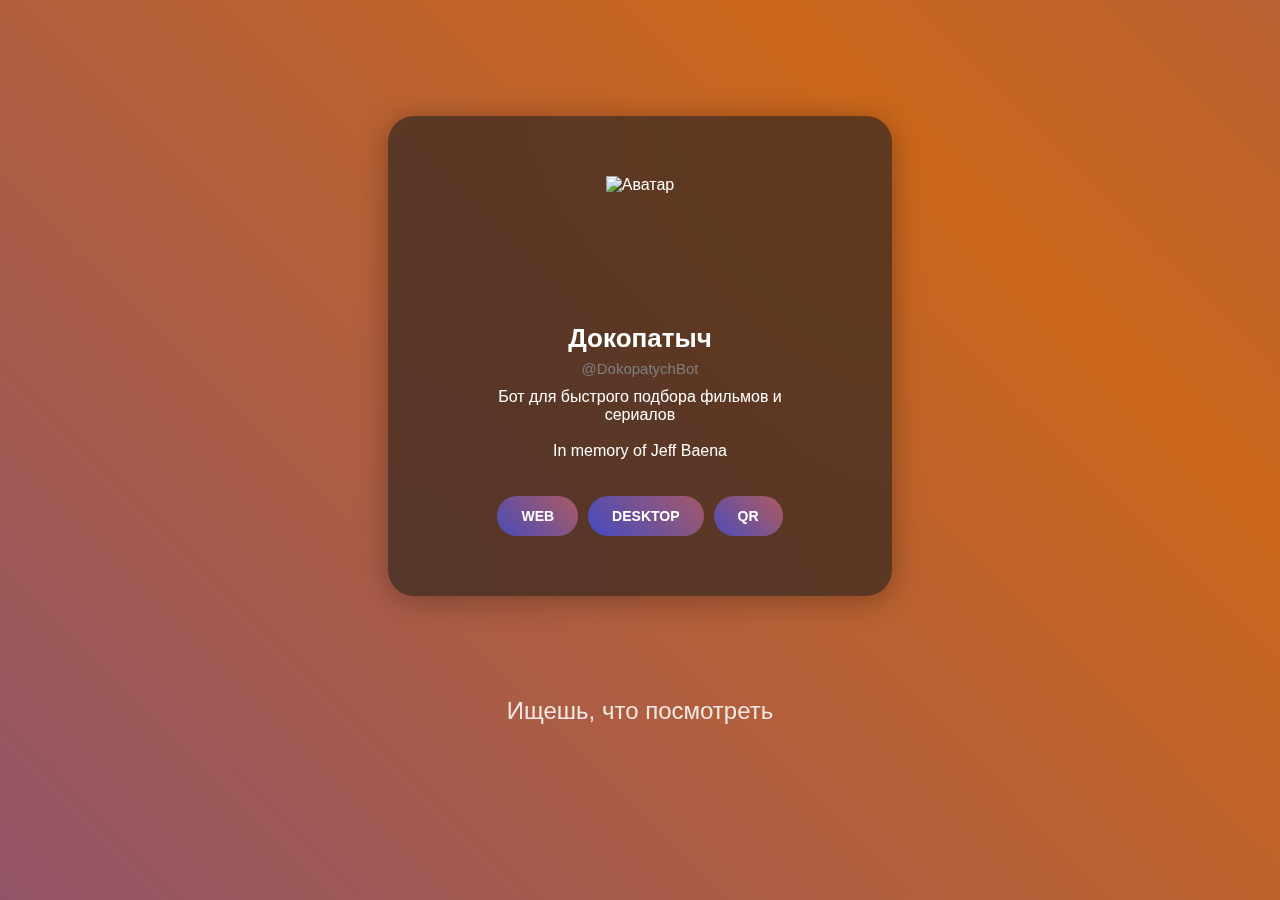
==== index.html @ 45e77398 "more description" ====
<!doctype html>
<html lang="ru">
    <head>
        <meta charset="UTF-8" />
        <meta name="viewport" content="width=device-width, initial-scale=1" />

        <title>Докопатыч. Какой сериал посмотреть</title>
        <meta name="description" content="Телеграм бот для быстрого подбора фильмов и сериалов. In memory of Jeff Baena. Ты присылаешь мне фильм или сериал, а я собираю тебе несколько списков с чем-то, что может тебе тоже понравиться. Часто попадаются малоизвестные фильмы и сериалы, которые смотрели полтора человека на планете, но они хороши 🐻" />
        
        <meta property="og:title" content="Докопатыч" />
        <meta property="og:description" content="Телеграм бот для быстрого подбора фильмов и сериалов. In memory of Jeff Baena. Ты присылаешь мне фильм или сериал, а я собираю тебе несколько списков с чем-то, что может тебе тоже понравиться. Часто попадаются малоизвестные фильмы и сериалы, которые смотрели полтора человека на планете, но они хороши 🐻" />
        <meta property="og:image" content="https://dokopatych.github.io/movie-bot-start/images/round-sm.webp" />
        <meta property="og:url" content="https://dokopatych.github.io/movie-bot-start/" />
        <meta property="og:type" content="website" />

        <!-- Favicon -->
        <link rel="icon" type="image/webp" href="images/round-sm.webp" />

        <!-- Стили -->
        <link rel="stylesheet" href="styles.css" /> 
        <script type="application/ld+json">
            {
              "@context": "http://schema.org/",
              "@type": "Service",
              "name": "Подбор фильмов и сериалов",
              "provider": {
                "@type": "Organization",
                "name": "Dokopatych Bot",
                "url": "https://dokopatych.github.io/movie-bot-start"
              },
              "areaServed": "RU",
              "audience": {
                "@type": "Audience",
                "audienceType": "Киноманы"
              },
              "serviceType": "Фильмы и сериалы",
              "offers": {
                "@type": "Offer",
                "price": "0",
                "priceCurrency": "RUB"
              }
            }
            </script>

            <!-- Google tag (gtag.js) -->
            <script async src="https://www.googletagmanager.com/gtag/js?id=G-YZ78JBVPPD"></script>
            <script>
              window.dataLayer = window.dataLayer || [];
              function gtag(){dataLayer.push(arguments);}
              gtag('js', new Date());
            
              gtag('config', 'G-YZ78JBVPPD');
            </script>
    </head>


    <body>
        <div class="backGround"></div>
        <div class="table">
            <div class="column">

                <div class="tooltip" id="tooltip">
                    <img src="./images/qr.webp" alt="QR Code" />
                    <span class="qrText">@DOKOPATYCHBOT</span>
                </div>

                <div class="botCard">
                    <img src="./images/round-sm.webp" alt="Аватар" class="avatar" />
                    <span class="name">Докопатыч</span>
                    <span class="username">@DokopatychBot</span>
                    <span class="description"
                        >Бот для быстрого подбора фильмов и сериалов <br /><br />
                        In memory of Jeff Baena
                    </span>

                    <div class="btns-container">
                        <a href="https://web.telegram.org/k/#@DokopatychBot" class="start-btn" target="_blank">
                            WEB
                        </a>
                        <a href="tg://resolve?domain=DokopatychBot" class="start-btn"> DESKTOP </a>
                        <button class="start-btn" id="qrBtn">QR</button>
                    </div>

                </div>

                <div class="carousel">
                    <span id="carousel-text"
                        >Ищешь, что посмотреть
                    </span>
                </div>
            </div> 
        </div> 
        <script src="script.js"></script>
    </body>
</html>
---- styles.css ----
body {
    font-family: Roboto, sans-serif;
}
@media (max-width: 768px) {
    html, body {
        overflow-x: hidden; 
      }
     
   .table {
    height: 600px;
   }
   .carousel {
    margin-top: -100px;
}
}

.backGround {
    z-index: -1;
    position: fixed;
    top: 0;
    left: 0;
    min-height: 100%;
    width: 100%;
    background: linear-gradient(45deg, rgb(51, 54, 228), rgb(203, 103, 27), rgb(51, 54, 228));
    background-size: 400% 400%;
    animation: gradient 15s infinite alternate;
}

@keyframes gradient {
    0% {
        background-position: 0% 50%;
    }
    100% {
        background-position: 100% 50%;
    }
}

.table {
    margin-top: 5%;
    column-count: 2;
    display: flex;
    justify-content: center;
    height: 700px;
    justify-self: anchor-center;
}

.column {
    display: flex;
    justify-content: space-around;
    align-items: center;
    flex-direction: column;
    text-align: center;
    min-width: 40%; 
}

.botCard { 
    min-width: 300px;
    background: rgb(28, 28, 28, 0.6);
    color: white;
    text-align: center;
    padding: 60px 90px;
    width: 60%;
    border-radius: 26px;
    box-shadow: 0px 4px 30px rgba(0, 0, 0, 0.3);
    display: flex;
    flex-direction: column;
    align-items: center;
    backdrop-filter: blur(100px);
    transition: transform 0.3s ease;
}

.botCard:hover {
    transform: scale(1.02);
}

.avatar {
    height: 130px;
    transition: transform 0.3s ease;
}
.avatar:hover {
    transform: scale(1.05);
}

.name {
    padding-top: 16px;
    font-size: 26px;
    font-weight: bold;
    line-height: 32px;
}

.username {
    color: #7d7f81;
    font-size: 15px;
    line-height: 18px;
    padding: 6px 16px 0;
}

.description {
    font-size: 16px;
    margin-bottom: 8px;
    margin-top: 10px;
}

.start-btn {
    background: linear-gradient(45deg, #2c47d6, #ec642a);
    color: white;
    border: none;
    padding: 12px 24px;
    border-radius: 20px;
    font-size: 14px;
    cursor: pointer;
    text-decoration: none;
    font-weight: bold;
    transition:
        transform 0.3s ease,
        background-position 0.5s ease;
    background-size: 200% 200%;
}

.start-btn:hover {
    transform: scale(1.05);
    background-position: 0% 100%;
}

.btns-container {
    display: flex;
    justify-content: center;
    gap: 10px;
    margin-top: 28px;
}

.tooltip {
    z-index: 1;
    pointer-events: none;
    position: absolute;
    flex-direction: column;
    top: 10%;
    display: flex; 
    background: white;
    padding: 10px;
    border-radius: 10px;
    box-shadow: 0px 4px 10px rgba(0, 0, 0, 0.2);
    text-align: center;
    transition: 0.25s;
    padding-bottom: 20px;
    opacity: 0;
}
.tooltipShow {
    opacity: 1;
    top: 16%;
    pointer-events: auto;
}

.tooltipShow:hover {
    transform: scale(1.02);
}

.tooltip img {
    width: 280px;
}

.tooltip .qrText {
    font-size: 16px;
    font-weight: bold;
    background: linear-gradient(89deg, #4066ff, #ff5006);
    background-clip: text;
    -webkit-background-clip: text;
    color: transparent;
    margin-top: 5px;
}

.carousel {
    margin-top: 10px;
    display: flex;
    justify-content: center;
    align-items: center;
    font-size: 24px;
    font-weight: bold;
    width: 80%;
    position: relative;
    transition: transform 0.3s ease;
}
.carousel:hover {
    transform: scale(1.05);
}

#carousel-text {
    font-weight: 100;
    cursor: pointer;
    color: rgba(255, 255, 255, 0.851);
    position: absolute;
    text-align: center;
    width: 100%; /* Растягиваем текст по ширине контейнера */
    transform: translateX(0%); /* Начинает справа */
    opacity: 1;
    transition:
        transform 0.6s ease-out,
        opacity 0.6s ease-out;
    
}

.phone {
    z-index: -1;
    height: 730px;
    transition: transform 0.3s ease;
    filter: drop-shadow(5px 5px 15px rgba(0, 0, 0, 0.5));
}

.card {
    width: 300px;
    height: 200px;
    backdrop-filter: blur(10px);
    background: rgba(255, 255, 255, 0.2);
    border-radius: 15px;
    display: flex;
    align-items: center;
    justify-content: center;
    text-align: center;
    font-size: 20px;
    font-family: Arial, sans-serif;
    font-weight: bold;
    color: white;
    box-shadow: 0 4px 10px rgba(0, 0, 0, 0.2);
    transition: transform 0.3s ease;
}

.card:hover {
    transform: scale(1.05);
}

.container {
    display: flex;
    gap: 20px;
}
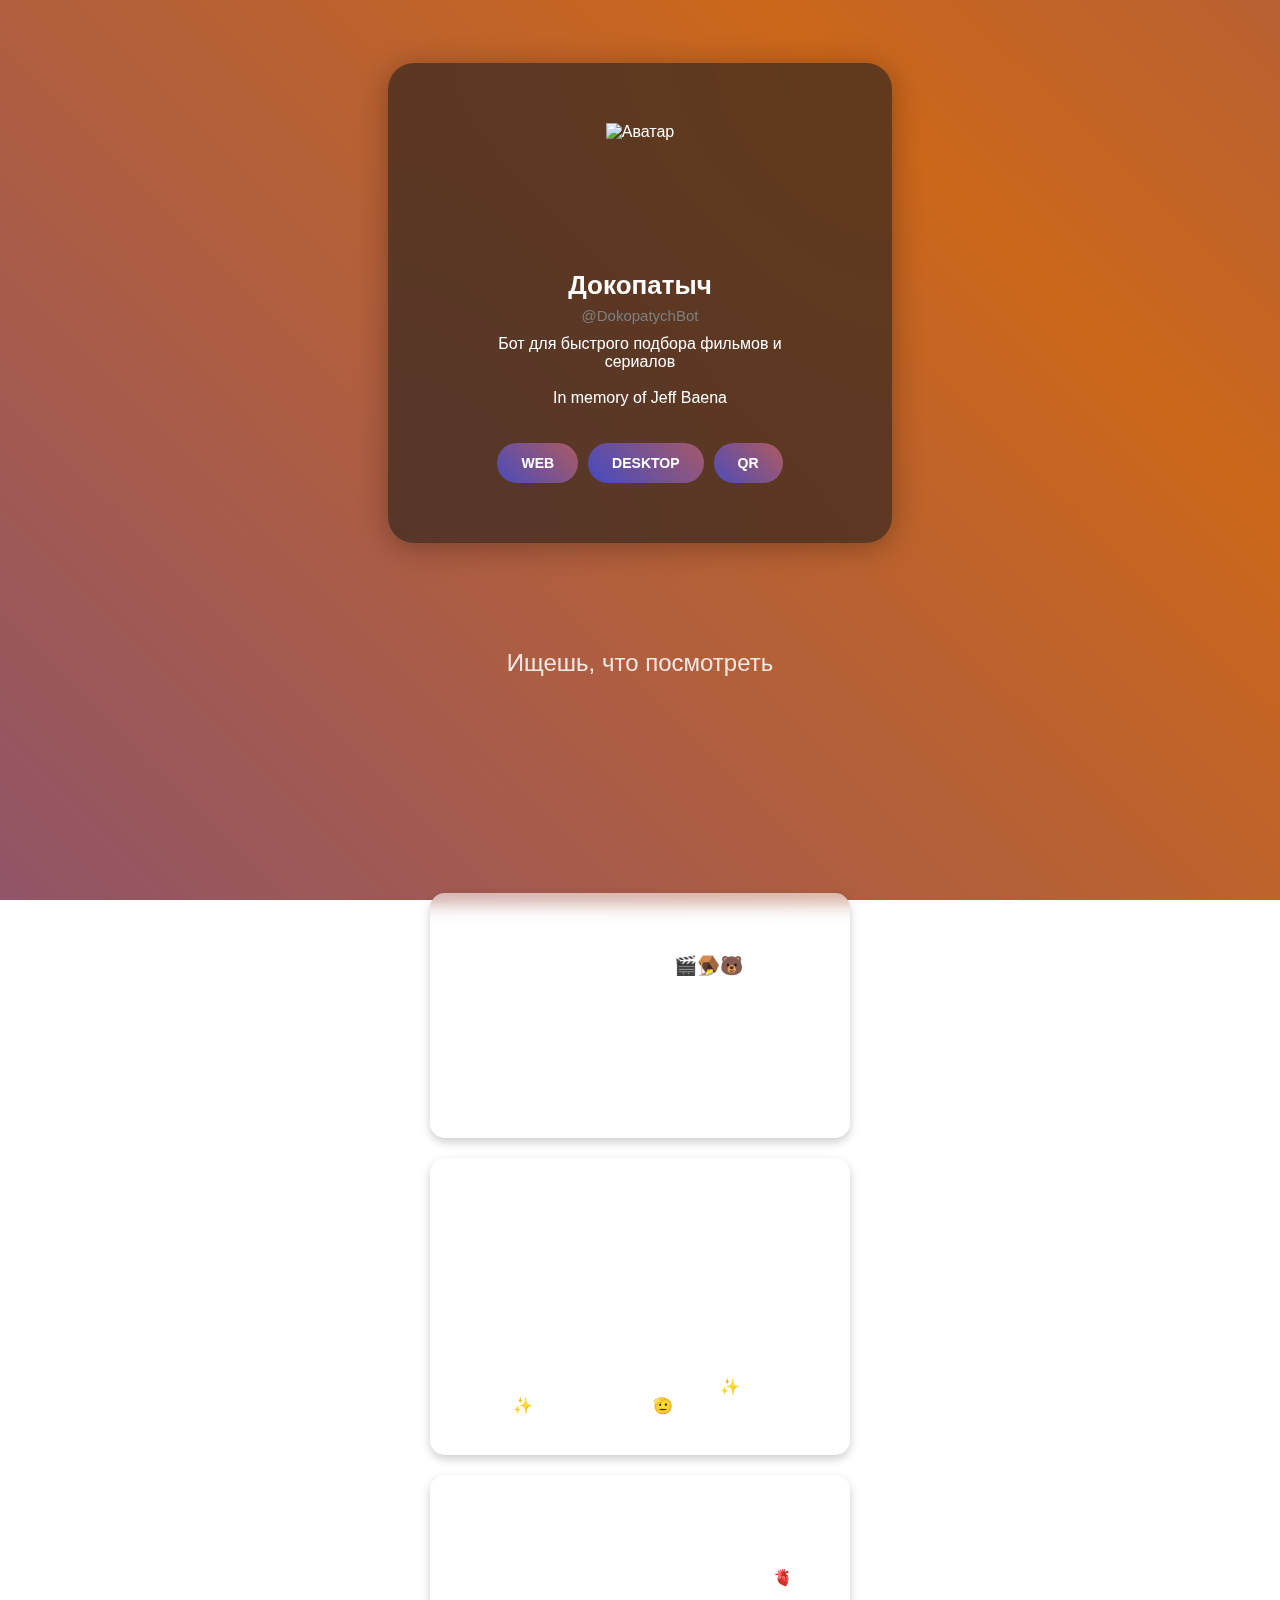
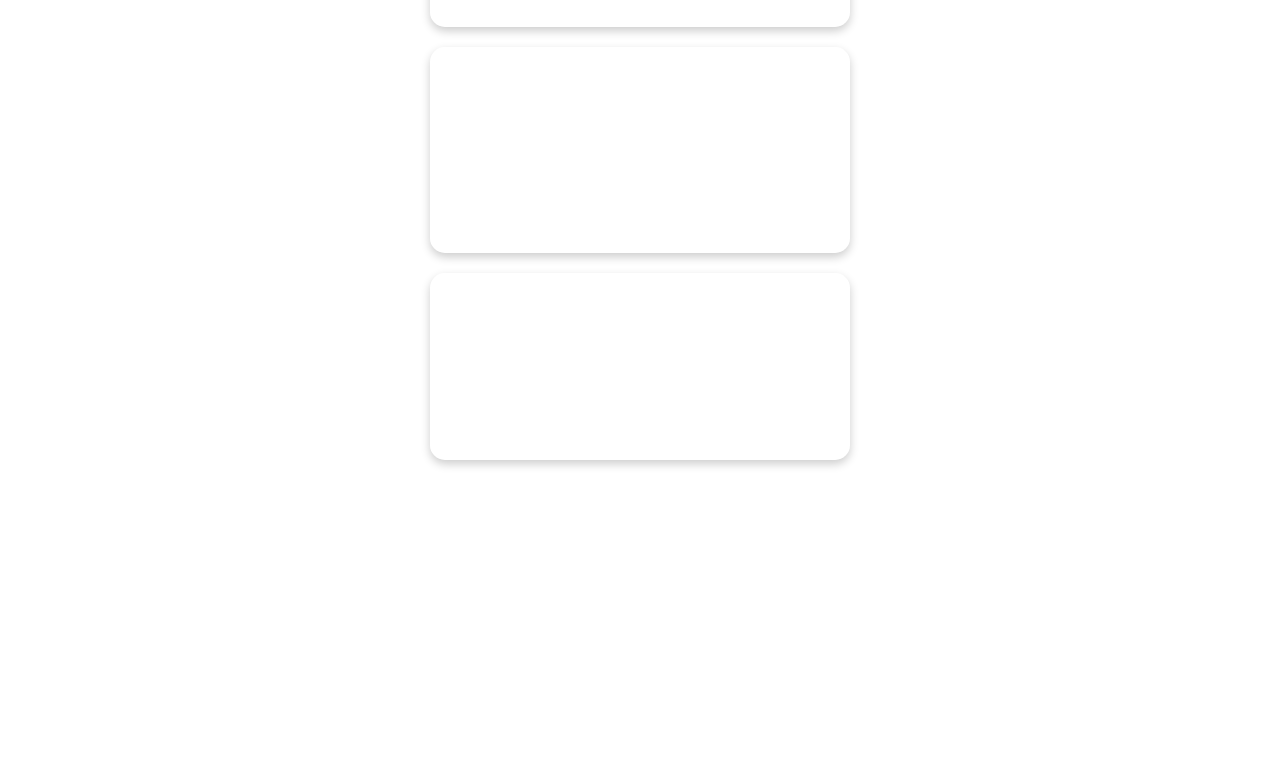
==== commit f619b86d: "square" ====
--- a/index.html
+++ b/index.html
@@ -1,34 +1,42 @@
 <!doctype html>
 <html lang="ru">
-    <head>
-        <meta charset="UTF-8" />
-        <meta name="viewport" content="width=device-width, initial-scale=1" />
 
-        <title>Докопатыч. Какой сериал посмотреть</title>
-        <meta name="description" content="Телеграм бот для быстрого подбора фильмов и сериалов. In memory of Jeff Baena. Ты присылаешь мне фильм или сериал, а я собираю тебе несколько списков с чем-то, что может тебе тоже понравиться. Часто попадаются малоизвестные фильмы и сериалы, которые смотрели полтора человека на планете, но они хороши 🐻" />
-        
-        <meta property="og:title" content="Докопатыч" />
-        <meta property="og:description" content="Телеграм бот для быстрого подбора фильмов и сериалов. In memory of Jeff Baena. Ты присылаешь мне фильм или сериал, а я собираю тебе несколько списков с чем-то, что может тебе тоже понравиться. Часто попадаются малоизвестные фильмы и сериалы, которые смотрели полтора человека на планете, но они хороши 🐻" />
-        <meta property="og:image" content="https://dokopatych.github.io/movie-bot-start/images/round-sm.webp" />
-        <meta property="og:url" content="https://dokopatych.github.io/movie-bot-start/" />
-        <meta property="og:type" content="website" />
+<head>
+    <meta charset="UTF-8" />
+    <meta name="viewport" content="width=device-width, initial-scale=1" />
 
-        <!-- Favicon -->
-        <link rel="icon" type="image/webp" href="images/round-sm.webp" />
+    <title>Докопатыч. Подбор фильмов и сериалов</title>
+    <meta name="description"
+        content="Телеграм бот для быстрого подбора фильмов и сериалов. Собираю тебе несколько списков с чем-то, что может тебе тоже понравиться. Часто попадаются малоизвестные фильмы и сериалы, которые смотрели полтора человека на планете, но они хороши 🐻" />
 
-        <!-- Стили -->
-        <link rel="stylesheet" href="styles.css" /> 
-        <script type="application/ld+json">
+    <meta name="application-name" content="Докопатыч" />
+    <meta property="og:title" content="Докопатыч" />
+    <meta property="og:site_name" content="Докопатыч" />
+
+    <meta property="og:description"
+        content="Телеграм бот для быстрого подбора фильмов и сериалов. Собираю тебе несколько списков с чем-то, что может тебе тоже понравиться. Часто попадаются малоизвестные фильмы и сериалы, которые смотрели полтора человека на планете, но они хороши 🐻" />
+
+    <meta property="og:image" content="https://dokopatych.github.io/movie-bot-start/images/square.webp" />
+    <meta property="og:url" content="https://dokopatych.github.io/movie-bot-start/" />
+    <meta property="og:type" content="website" />
+
+    <!-- Favicon -->
+    <link rel="icon" type="image/png" href="images/round-sm.png" />
+    <link rel="shortcut icon" href="images/round-sm.ico">
+
+    <!-- Стили -->
+    <link rel="stylesheet" href="styles.css" />
+    <script type="application/ld+json">
             {
               "@context": "http://schema.org/",
               "@type": "Service",
               "name": "Подбор фильмов и сериалов",
               "provider": {
                 "@type": "Organization",
-                "name": "Dokopatych Bot",
-                "url": "https://dokopatych.github.io/movie-bot-start"
+                "name": "Dokopatych",
+                "url": "https://dokopatych.github.io/movie-bot-start/"
               },
-              "areaServed": "RU",
+              "areaServed": { "@type": "Country", "name": "Russia" }
               "audience": {
                 "@type": "Audience",
                 "audienceType": "Киноманы"
@@ -36,60 +44,101 @@
               "serviceType": "Фильмы и сериалы",
               "offers": {
                 "@type": "Offer",
-                "price": "0",
+                "price": "Free",
                 "priceCurrency": "RUB"
               }
             }
             </script>
 
-            <!-- Google tag (gtag.js) -->
-            <script async src="https://www.googletagmanager.com/gtag/js?id=G-YZ78JBVPPD"></script>
-            <script>
-              window.dataLayer = window.dataLayer || [];
-              function gtag(){dataLayer.push(arguments);}
-              gtag('js', new Date());
-            
-              gtag('config', 'G-YZ78JBVPPD');
-            </script>
-    </head>
+    <!-- Google tag (gtag.js) -->
+    <script async src="https://www.googletagmanager.com/gtag/js?id=G-YZ78JBVPPD"></script>
+    <script>
+        window.dataLayer = window.dataLayer || [];
+        function gtag() { dataLayer.push(arguments); }
+        gtag('js', new Date());
+
+        gtag('config', 'G-YZ78JBVPPD');
+    </script>
+</head>
 
 
-    <body>
-        <div class="backGround"></div>
-        <div class="table">
-            <div class="column">
+<body>
+    <div class="backGround"></div>
+    <div class="table">
+        <div class="column">
 
-                <div class="tooltip" id="tooltip">
-                    <img src="./images/qr.webp" alt="QR Code" />
-                    <span class="qrText">@DOKOPATYCHBOT</span>
+            <div class="tooltip" id="tooltip">
+                <img src="./images/qr.webp" alt="QR-код для Telegram бота Докопатыч" />
+                <span class="qrText">@DOKOPATYCHBOT</span>
+            </div>
+
+            <div class="botCard">
+                <img src="./images/round-sm.webp" alt="Аватар" class="avatar" />
+                <span class="name">Докопатыч</span>
+                <span class="username">@DokopatychBot</span>
+                <h1 class="description">Бот для быстрого подбора фильмов и сериалов <br /><br />
+                    In memory of Jeff Baena
+                </h1>
+
+                <div class="btns-container">
+                    <a href="https://web.telegram.org/k/#@DokopatychBot" class="start-btn" target="_blank">
+                        WEB
+                    </a>
+                    <a href="tg://resolve?domain=DokopatychBot" class="start-btn"> DESKTOP </a>
+                    <button class="start-btn" id="qrBtn">QR</button>
                 </div>
 
-                <div class="botCard">
-                    <img src="./images/round-sm.webp" alt="Аватар" class="avatar" />
-                    <span class="name">Докопатыч</span>
-                    <span class="username">@DokopatychBot</span>
-                    <span class="description"
-                        >Бот для быстрого подбора фильмов и сериалов <br /><br />
-                        In memory of Jeff Baena
-                    </span>
+            </div>
 
-                    <div class="btns-container">
-                        <a href="https://web.telegram.org/k/#@DokopatychBot" class="start-btn" target="_blank">
-                            WEB
-                        </a>
-                        <a href="tg://resolve?domain=DokopatychBot" class="start-btn"> DESKTOP </a>
-                        <button class="start-btn" id="qrBtn">QR</button>
-                    </div>
+            <div class="carousel">
+                <h2 class="carousel-text" style="transform: translateX(0%);opacity: 1">Ищешь, что посмотреть</h2>
+                <h2 class="carousel-text">Вспоминаешь, какой фильм или сериал стал для тебя родным</h2>
+                <h2 class="carousel-text">Присылаешь его мне</h2>
+                <h2 class="carousel-text">Прогоняю через алгоритм и подбираю тебе что-то ещё</h2>
+                <h2 class="carousel-text">Темы разные. Главное, чтобы вайб был "как тогда"</h2>
+                <h2 class="carousel-text">Выбирай по обложке, выбирай сердечком</h2>
+            </div>
 
+            <div class="faq">
+                <div class="faqCard">
+                    <h3>Я делаю проще откапывание фильмов и сериалов 🎬🪤🐻</h3>
+
+                    Ты присылаешь мне фильм или сериал, а я собираю тебе несколько списков с чем-то, что может тебе тоже
+                    понравиться. Часто попадаются малоизвестные фильмы и сериалы, которые смотрели полтора человека на
+                    планете, но они хороши.
                 </div>
 
-                <div class="carousel">
-                    <span id="carousel-text"
-                        >Ищешь, что посмотреть
-                    </span>
+                <div class="faqCard">
+                    <h3>Как я подбираю</h3>
+
+                    У меня мега хитрый алгоритм с использованием квантовых вычислений и секретных методик фбр. Картины
+                    могут быть не связаны темами или жанрами, здесь связь более глубокая. Рекомендации часто
+                    неожиданные. Если тебе интересны просто темы космоса или пиратов, то лучше обратиться к гуглу или
+                    gpt.
+
+                    Но если ты ищешь что-то, что вовлечёт тебя <b>✨как тогда✨</b>,то здесь ко мне🫡
                 </div>
-            </div> 
-        </div> 
-        <script src="script.js"></script>
-    </body>
-</html>
+
+                <div class="faqCard">
+                    <h3>Как выбирать</h3>
+                    Рекомендую ориентироваться только на название и обложку, выбирай сердечком🫀
+                </div>
+
+                <div class="faqCard">
+                    <h3>Кто такой этот ваш Джефф Баена</h3>
+                    Это малоизвестный инди-сценарист и режиссёр, он упоминается в описании бота. Автору бота хотелось бы, чтобы такие как Джефф получали больше внимания при жизни, не смотря на низкую распиаренность.
+                </div>
+
+                <div class="faqCard">
+                    <h3>Откуда столько фильмов</h3>
+                    Источник сырых данных для алгоритма: TMDB. Он самый запаристый, самый наполненный и актуальный, есть
+                    вообще всё. Не стесняйся искать что угодно.
+                </div>
+            </div>
+
+        </div>
+    </div>
+    <script src="script.js"></script>
+</body>
+
+</html>--- a/styles.css
+++ b/styles.css
@@ -1,19 +1,24 @@
 body {
     font-family: Roboto, sans-serif;
 }
+h3 {
+    margin-block-start: 0;
+    margin-block-end: 0.7em;
+}
+
 @media (max-width: 768px) {
-    html, body {
-        overflow-x: hidden; 
-      }
-     
-   .table {
-    height: 600px;
-   }
-   .carousel {
-    margin-top: -100px;
-}
-}
-
+ 
+    html,
+    body {
+        overflow-x: hidden;
+    } 
+
+    .botCard {
+        padding: 0;
+        width: auto;
+        min-width: auto;
+    }
+}
 .backGround {
     z-index: -1;
     position: fixed;
@@ -30,17 +35,16 @@
     0% {
         background-position: 0% 50%;
     }
+
     100% {
         background-position: 100% 50%;
     }
 }
 
 .table {
-    margin-top: 5%;
-    column-count: 2;
-    display: flex;
-    justify-content: center;
-    height: 700px;
+    margin-top: 5%; 
+    display: flex;
+    justify-content: center; 
     justify-self: anchor-center;
 }
 
@@ -53,7 +57,7 @@
     min-width: 40%; 
 }
 
-.botCard { 
+.botCard {
     min-width: 300px;
     background: rgb(28, 28, 28, 0.6);
     color: white;
@@ -77,6 +81,7 @@
     height: 130px;
     transition: transform 0.3s ease;
 }
+
 .avatar:hover {
     transform: scale(1.05);
 }
@@ -99,6 +104,7 @@
     font-size: 16px;
     margin-bottom: 8px;
     margin-top: 10px;
+    font-weight: 100;
 }
 
 .start-btn {
@@ -135,7 +141,7 @@
     position: absolute;
     flex-direction: column;
     top: 10%;
-    display: flex; 
+    display: flex;
     background: white;
     padding: 10px;
     border-radius: 10px;
@@ -145,6 +151,7 @@
     padding-bottom: 20px;
     opacity: 0;
 }
+
 .tooltipShow {
     opacity: 1;
     top: 16%;
@@ -170,33 +177,39 @@
 }
 
 .carousel {
+    height: 220px;
     margin-top: 10px;
     display: flex;
     justify-content: center;
     align-items: center;
-    font-size: 24px;
-    font-weight: bold;
-    width: 80%;
+    font-weight: bold;
+    width: 330px;
     position: relative;
     transition: transform 0.3s ease;
 }
+
 .carousel:hover {
     transform: scale(1.05);
 }
 
-#carousel-text {
+.carousel-text {
     font-weight: 100;
     cursor: pointer;
     color: rgba(255, 255, 255, 0.851);
     position: absolute;
     text-align: center;
-    width: 100%; /* Растягиваем текст по ширине контейнера */
-    transform: translateX(0%); /* Начинает справа */
-    opacity: 1;
+    width: 100%;
+    /* Растягиваем текст по ширине контейнера */
+    transform: translateX(0%);
+    /* Начинает справа */
+    opacity: 0;
     transition:
         transform 0.6s ease-out,
         opacity 0.6s ease-out;
-    
+
+}
+.carousel-text .rolled {
+    opacity: 0
 }
 
 .phone {
@@ -206,29 +219,30 @@
     filter: drop-shadow(5px 5px 15px rgba(0, 0, 0, 0.5));
 }
 
-.card {
-    width: 300px;
-    height: 200px;
+.faq {
+    margin-top: 100px;
+    margin-bottom: 300px;
+    width: 420px;  
+}
+.faqCard { 
+    padding: 40px;
     backdrop-filter: blur(10px);
     background: rgba(255, 255, 255, 0.2);
     border-radius: 15px;
-    display: flex;
-    align-items: center;
-    justify-content: center;
-    text-align: center;
-    font-size: 20px;
-    font-family: Arial, sans-serif;
-    font-weight: bold;
+    white-space: normal;
     color: white;
     box-shadow: 0 4px 10px rgba(0, 0, 0, 0.2);
     transition: transform 0.3s ease;
-}
-
-.card:hover {
+    text-wrap-style: balance;
+    text-align: start;
+    margin-top: 20px;
+}
+
+.faqCard:hover {
     transform: scale(1.05);
 }
 
 .container {
     display: flex;
     gap: 20px;
-}
+}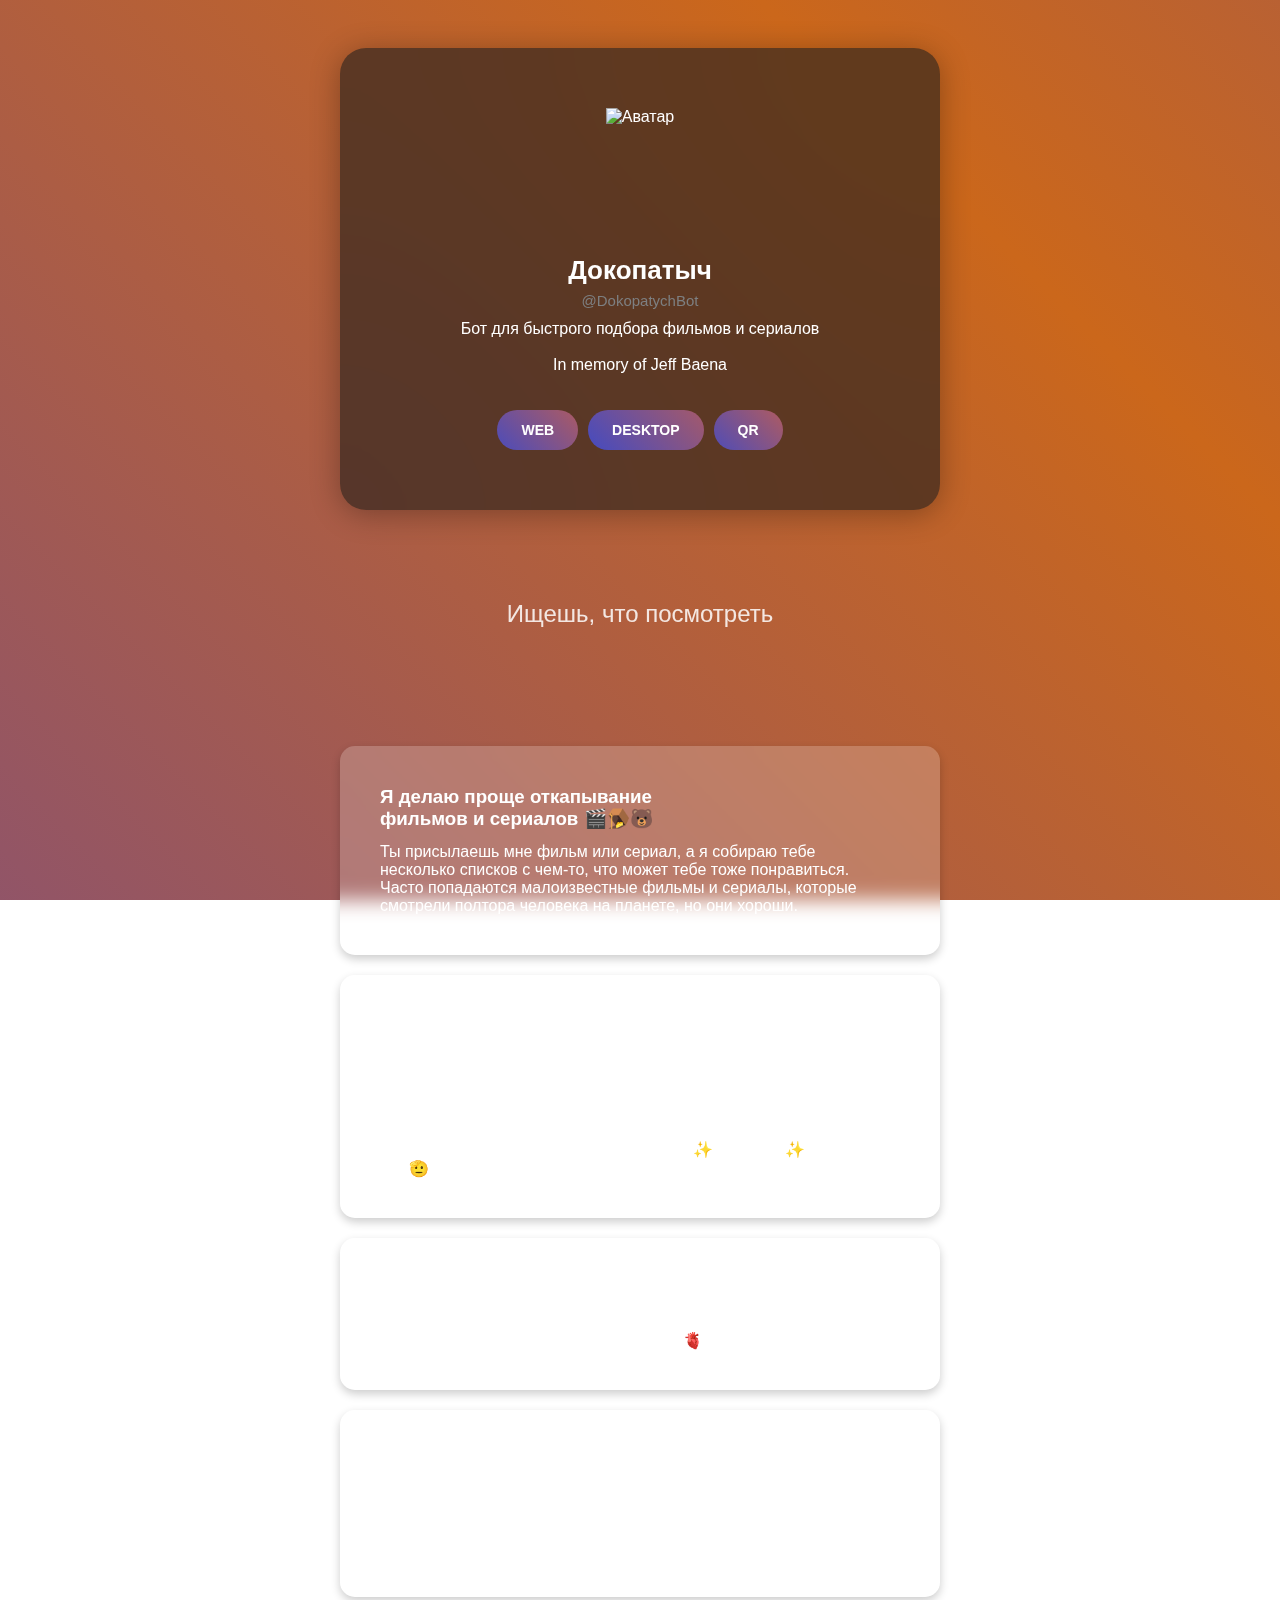
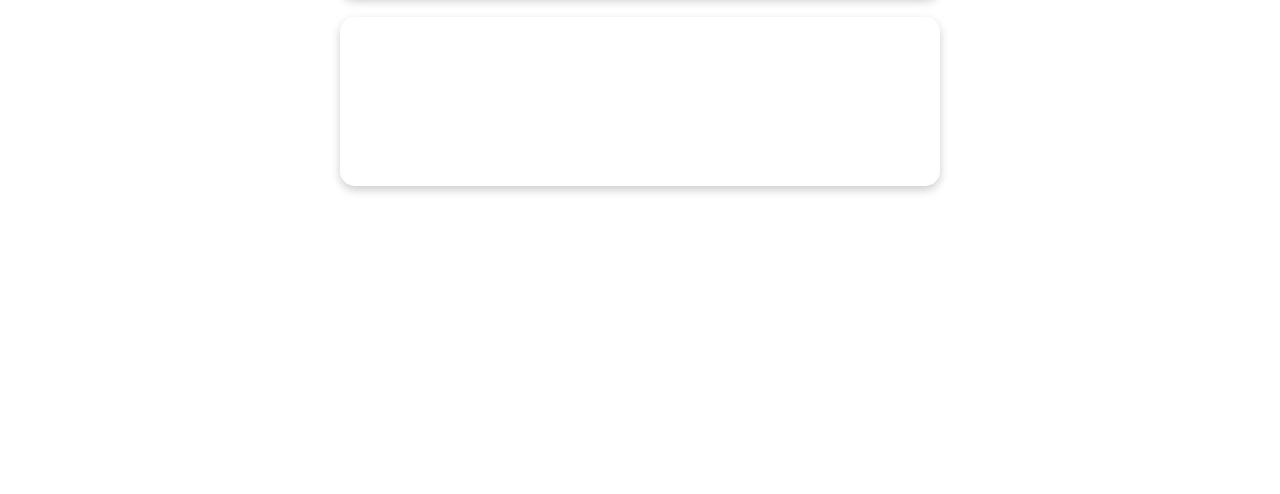
==== commit 50dd2bb5: "update swiper" ====
--- a/index.html
+++ b/index.html
@@ -2,6 +2,15 @@
 <html lang="ru">
 
 <head>
+    <!-- Google tag (gtag.js) -->
+    <script async src="https://www.googletagmanager.com/gtag/js?id=G-YZ78JBVPPD"></script>
+    <script>
+        window.dataLayer = window.dataLayer || [];
+        function gtag() { dataLayer.push(arguments); }
+        gtag('js', new Date());
+
+        gtag('config', 'G-YZ78JBVPPD');
+    </script>
     <meta charset="UTF-8" />
     <meta name="viewport" content="width=device-width, initial-scale=1" />
 
@@ -20,12 +29,15 @@
     <meta property="og:url" content="https://dokopatych.github.io/movie-bot-start/" />
     <meta property="og:type" content="website" />
 
+    <link rel="canonical" href="https://dokopatych.github.io/movie-bot-start/">
+
     <!-- Favicon -->
     <link rel="icon" type="image/png" href="images/round-sm.png" />
-    <link rel="shortcut icon" href="images/round-sm.ico">
+    <link rel="shortcut icon" href="images/round-sm.ico" />
 
     <!-- Стили -->
     <link rel="stylesheet" href="styles.css" />
+    <link rel="stylesheet" href="https://cdn.jsdelivr.net/npm/swiper@11/swiper-bundle.min.css" />
     <script type="application/ld+json">
             {
               "@context": "http://schema.org/",
@@ -36,7 +48,6 @@
                 "name": "Dokopatych",
                 "url": "https://dokopatych.github.io/movie-bot-start/"
               },
-              "areaServed": { "@type": "Country", "name": "Russia" }
               "audience": {
                 "@type": "Audience",
                 "audienceType": "Киноманы"
@@ -49,96 +60,107 @@
               }
             }
             </script>
-
-    <!-- Google tag (gtag.js) -->
-    <script async src="https://www.googletagmanager.com/gtag/js?id=G-YZ78JBVPPD"></script>
-    <script>
-        window.dataLayer = window.dataLayer || [];
-        function gtag() { dataLayer.push(arguments); }
-        gtag('js', new Date());
-
-        gtag('config', 'G-YZ78JBVPPD');
-    </script>
 </head>
-
 
 <body>
     <div class="backGround"></div>
-    <div class="table">
-        <div class="column">
 
-            <div class="tooltip" id="tooltip">
-                <img src="./images/qr.webp" alt="QR-код для Telegram бота Докопатыч" />
-                <span class="qrText">@DOKOPATYCHBOT</span>
+    <div class='column'>
+        <div class="tooltip" id="tooltip">
+            <img src="./images/qr.webp" alt="QR-код для Telegram бота Докопатыч" />
+            <span class="qrText">@DOKOPATYCHBOT</span>
+        </div>
+
+        <div class="botCard">
+            <img src="./images/round-sm.webp" alt="Аватар" class="avatar" />
+            <span class="name">Докопатыч</span>
+            <span class="username">@DokopatychBot</span>
+            <h1 class="description">Бот для быстрого подбора фильмов и сериалов <br /><br />
+                In memory of Jeff Baena
+            </h1>
+            <div class="btns-container">
+                <a href="https://web.telegram.org/k/#@DokopatychBot" class="start-btn" target="_blank">
+                    WEB
+                </a>
+                <a href="tg://resolve?domain=DokopatychBot" class="start-btn"> DESKTOP </a>
+                <button class="start-btn" id="qrBtn">QR</button>
+            </div>
+        </div>
+
+        <div class="swiper">
+            <div class="swiper-wrapper">
+                <div class="swiper-slide">Ищешь, что посмотреть</div>
+                <div class="swiper-slide">Вспоминаешь, какой фильм или сериал стал для тебя родным</div>
+                <div class="swiper-slide">Присылаешь его мне</div>
+                <div class="swiper-slide">Прогоняю через алгоритм и подбираю тебе что-то ещё</div>
+                <div class="swiper-slide">Темы разные. Главное, чтобы вайб был "как тогда"</div>
+                <div class="swiper-slide">Выбирай по обложке, выбирай сердечком</div>
+            </div>
+        </div>
+
+        <div class="faq">
+            <div class="faqCard">
+                <h3>Я делаю проще откапывание фильмов и сериалов 🎬🪤🐻</h3>
+
+                Ты присылаешь мне фильм или сериал, а я собираю тебе несколько списков с чем-то, что может тебе тоже
+                понравиться. Часто попадаются малоизвестные фильмы и сериалы, которые смотрели полтора человека на
+                планете, но они хороши.
             </div>
 
-            <div class="botCard">
-                <img src="./images/round-sm.webp" alt="Аватар" class="avatar" />
-                <span class="name">Докопатыч</span>
-                <span class="username">@DokopatychBot</span>
-                <h1 class="description">Бот для быстрого подбора фильмов и сериалов <br /><br />
-                    In memory of Jeff Baena
-                </h1>
+            <div class="faqCard">
+                <h3>Как я подбираю</h3>
 
-                <div class="btns-container">
-                    <a href="https://web.telegram.org/k/#@DokopatychBot" class="start-btn" target="_blank">
-                        WEB
-                    </a>
-                    <a href="tg://resolve?domain=DokopatychBot" class="start-btn"> DESKTOP </a>
-                    <button class="start-btn" id="qrBtn">QR</button>
-                </div>
+                У меня мега хитрый алгоритм с использованием квантовых вычислений и секретных методик фбр. Картины
+                могут быть не связаны темами или жанрами, здесь связь более глубокая. Рекомендации часто
+                неожиданные. Если тебе интересны просто темы космоса или пиратов, то лучше обратиться к гуглу или
+                gpt.
 
+                Но если ты ищешь что-то, что вовлечёт тебя <b>✨как тогда✨</b>,то здесь ко мне🫡
             </div>
 
-            <div class="carousel">
-                <h2 class="carousel-text" style="transform: translateX(0%);opacity: 1">Ищешь, что посмотреть</h2>
-                <h2 class="carousel-text">Вспоминаешь, какой фильм или сериал стал для тебя родным</h2>
-                <h2 class="carousel-text">Присылаешь его мне</h2>
-                <h2 class="carousel-text">Прогоняю через алгоритм и подбираю тебе что-то ещё</h2>
-                <h2 class="carousel-text">Темы разные. Главное, чтобы вайб был "как тогда"</h2>
-                <h2 class="carousel-text">Выбирай по обложке, выбирай сердечком</h2>
+            <div class="faqCard">
+                <h3>Как выбирать</h3>
+                Рекомендую ориентироваться только на название и обложку, выбирай сердечком🫀
             </div>
 
-            <div class="faq">
-                <div class="faqCard">
-                    <h3>Я делаю проще откапывание фильмов и сериалов 🎬🪤🐻</h3>
-
-                    Ты присылаешь мне фильм или сериал, а я собираю тебе несколько списков с чем-то, что может тебе тоже
-                    понравиться. Часто попадаются малоизвестные фильмы и сериалы, которые смотрели полтора человека на
-                    планете, но они хороши.
-                </div>
-
-                <div class="faqCard">
-                    <h3>Как я подбираю</h3>
-
-                    У меня мега хитрый алгоритм с использованием квантовых вычислений и секретных методик фбр. Картины
-                    могут быть не связаны темами или жанрами, здесь связь более глубокая. Рекомендации часто
-                    неожиданные. Если тебе интересны просто темы космоса или пиратов, то лучше обратиться к гуглу или
-                    gpt.
-
-                    Но если ты ищешь что-то, что вовлечёт тебя <b>✨как тогда✨</b>,то здесь ко мне🫡
-                </div>
-
-                <div class="faqCard">
-                    <h3>Как выбирать</h3>
-                    Рекомендую ориентироваться только на название и обложку, выбирай сердечком🫀
-                </div>
-
-                <div class="faqCard">
-                    <h3>Кто такой этот ваш Джефф Баена</h3>
-                    Это малоизвестный инди-сценарист и режиссёр, он упоминается в описании бота. Автору бота хотелось бы, чтобы такие как Джефф получали больше внимания при жизни, не смотря на низкую распиаренность.
-                </div>
-
-                <div class="faqCard">
-                    <h3>Откуда столько фильмов</h3>
-                    Источник сырых данных для алгоритма: TMDB. Он самый запаристый, самый наполненный и актуальный, есть
-                    вообще всё. Не стесняйся искать что угодно.
-                </div>
+            <div class="faqCard">
+                <h3>Кто такой этот ваш Джефф Баена</h3>
+                Это малоизвестный инди-сценарист и режиссёр, он упоминается в описании бота. Автору бота хотелось
+                бы, чтобы такие как Джефф получали больше внимания при жизни, не смотря на низкую распиаренность.
             </div>
 
+            <div class="faqCard">
+                <h3>Откуда столько фильмов</h3>
+                Источник сырых данных для алгоритма: TMDB. Он самый запаристый, самый наполненный и актуальный, есть
+                вообще всё. Не стесняйся искать что угодно.
+            </div>
         </div>
     </div>
     <script src="script.js"></script>
+    <script src="https://cdn.jsdelivr.net/npm/swiper@11/swiper-bundle.min.js"></script>
+    <script>
+        const swiper = new Swiper('.swiper', {
+            direction: 'horizontal',
+            slidesPerView: 1,
+            allowTouchMove: true,
+            mousewheel: true,
+            loop: true,
+            keyboard: {
+                enabled: true,
+                onlyInViewport: false,
+            },
+            autoplay: {
+                delay: 3000,
+                disableOnInteraction: false,
+            },
+            pauseOnMouseEnter: true,
+            simulateTouch: true,
+        });
+        swiper.el.addEventListener('click', () => {
+            swiper.slideNext();
+        });
+
+    </script>
 </body>
 
 </html>--- a/styles.css
+++ b/styles.css
@@ -1,24 +1,19 @@
 body {
     font-family: Roboto, sans-serif;
-}
+    display: flex;
+    justify-content: center;
+}
+
 h3 {
     margin-block-start: 0;
     margin-block-end: 0.7em;
 }
 
 @media (max-width: 768px) {
- 
-    html,
-    body {
-        overflow-x: hidden;
-    } 
-
-    .botCard {
-        padding: 0;
-        width: auto;
-        min-width: auto;
-    }
-}
+  
+
+}
+
 .backGround {
     z-index: -1;
     position: fixed;
@@ -42,28 +37,28 @@
 }
 
 .table {
-    margin-top: 5%; 
-    display: flex;
-    justify-content: center; 
+    margin-top: 5%;
+    display: flex;
+    justify-content: center;
     justify-self: anchor-center;
 }
 
 .column {
     display: flex;
-    justify-content: space-around;
     align-items: center;
     flex-direction: column;
-    text-align: center;
-    min-width: 40%; 
+    margin: 40px 40px 300px 40px;
+    gap: 90px;
+    max-width: 600px;
+    min-width: 370px;
 }
 
 .botCard {
-    min-width: 300px;
     background: rgb(28, 28, 28, 0.6);
     color: white;
     text-align: center;
-    padding: 60px 90px;
-    width: 60%;
+    width: -webkit-fill-available;
+    padding: 60px 30px;
     border-radius: 26px;
     box-shadow: 0px 4px 30px rgba(0, 0, 0, 0.3);
     display: flex;
@@ -176,55 +171,13 @@
     margin-top: 5px;
 }
 
-.carousel {
-    height: 220px;
-    margin-top: 10px;
-    display: flex;
-    justify-content: center;
-    align-items: center;
-    font-weight: bold;
-    width: 330px;
-    position: relative;
-    transition: transform 0.3s ease;
-}
-
-.carousel:hover {
-    transform: scale(1.05);
-}
-
-.carousel-text {
-    font-weight: 100;
-    cursor: pointer;
-    color: rgba(255, 255, 255, 0.851);
-    position: absolute;
-    text-align: center;
-    width: 100%;
-    /* Растягиваем текст по ширине контейнера */
-    transform: translateX(0%);
-    /* Начинает справа */
-    opacity: 0;
-    transition:
-        transform 0.6s ease-out,
-        opacity 0.6s ease-out;
-
-}
-.carousel-text .rolled {
-    opacity: 0
-}
-
-.phone {
-    z-index: -1;
-    height: 730px;
-    transition: transform 0.3s ease;
-    filter: drop-shadow(5px 5px 15px rgba(0, 0, 0, 0.5));
-}
-
 .faq {
-    margin-top: 100px;
-    margin-bottom: 300px;
-    width: 420px;  
-}
-.faqCard { 
+    display: flex;
+    flex-direction: column;
+    gap: 20px;
+}
+
+.faqCard {
     padding: 40px;
     backdrop-filter: blur(10px);
     background: rgba(255, 255, 255, 0.2);
@@ -235,14 +188,34 @@
     transition: transform 0.3s ease;
     text-wrap-style: balance;
     text-align: start;
-    margin-top: 20px;
 }
 
 .faqCard:hover {
-    transform: scale(1.05);
+    transform: scale(1.01);
 }
 
 .container {
     display: flex;
     gap: 20px;
+}
+
+.swiper {
+    width: 100%;
+}
+
+.swiper-wrapper {
+    align-items: anchor-center;
+}
+
+.swiper-slide {
+    display: flex;
+    justify-content: center;
+    align-items: center;
+    align-items: anchor-center;
+    font-size: 24px;
+    font-weight: 100;
+    cursor: pointer;
+    color: rgba(255, 255, 255, 0.851);
+    text-align: center;
+    transition: transform 0.6s ease-out, opacity 0.6s ease-out;
 }